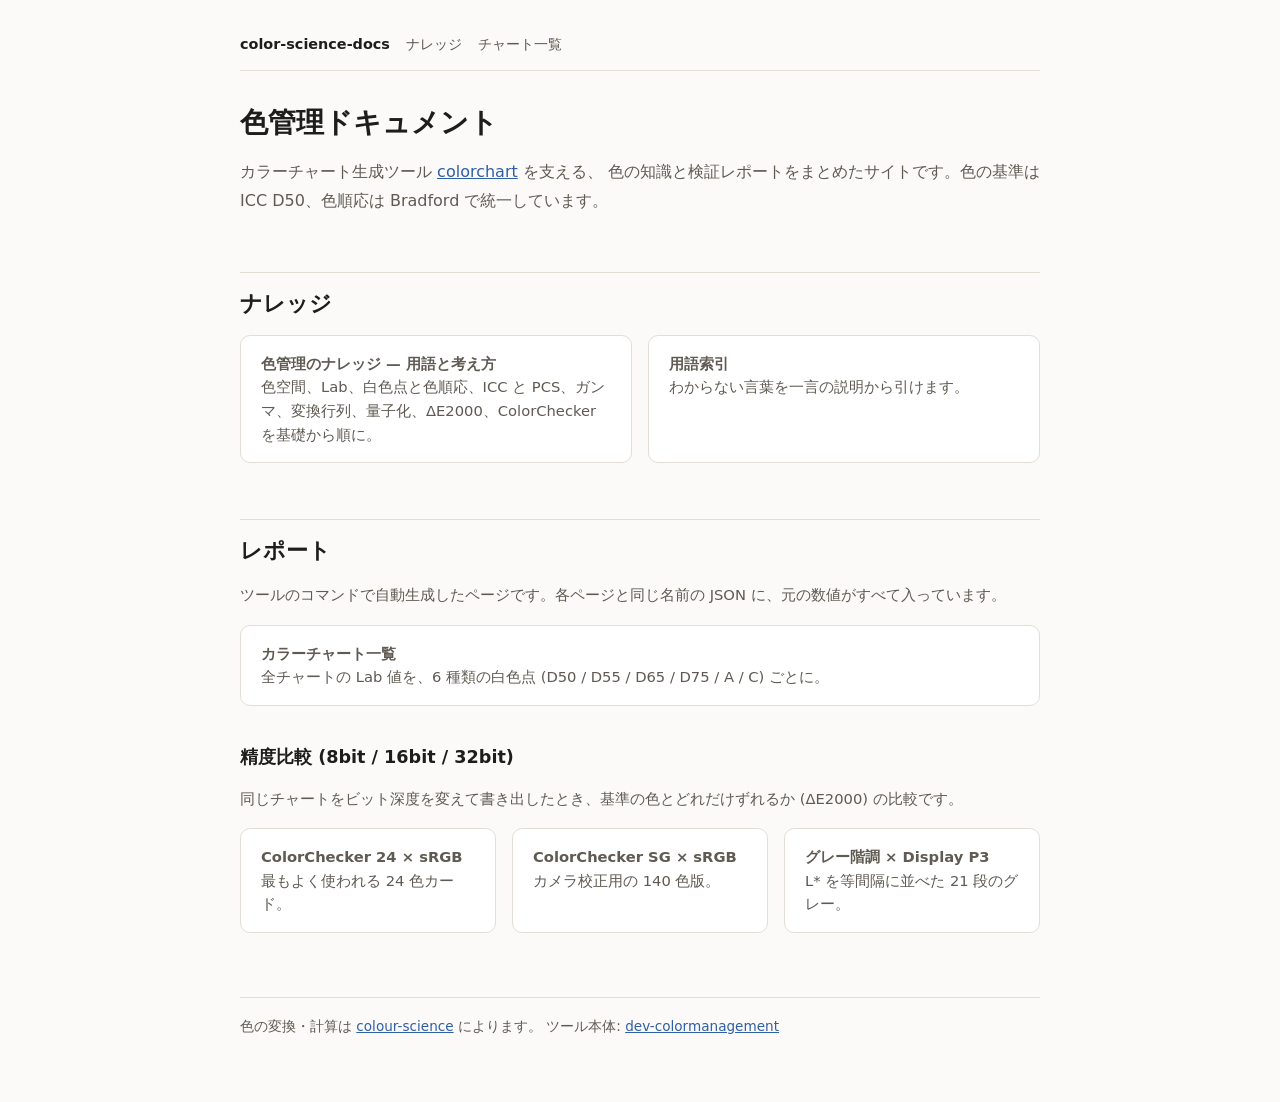
==== index.html @ 38f11ab8 "色管理ドキュメントサイトを作成 (GitHub Pages 用) - knowledge.html: dev-colormanagement の docs/knowledge.md を HTML 化 " ====
<!doctype html>
<html lang="ja">
<head>
<meta charset="utf-8">
<meta name="viewport" content="width=device-width, initial-scale=1">
<title>色管理ドキュメント</title>
<meta name="description" content="色管理 (カラーマネジメント) の用語と考え方、カラーチャートのレポート。">
<link rel="stylesheet" href="assets/style.css">
</head>
<body>
<div class="page">

<nav class="site-nav" aria-label="サイト内">
  <a class="home" href="index.html">color-science-docs</a>
  <a href="knowledge.html">ナレッジ</a>
  <a href="reports/charts.html">チャート一覧</a>
</nav>

<main>
<h1>色管理ドキュメント</h1>

<p class="lead">カラーチャート生成ツール <a href="https://github.com/2JO-code/dev-colormanagement">colorchart</a> を支える、
色の知識と検証レポートをまとめたサイトです。色の基準は ICC D50、色順応は Bradford で統一しています。</p>

<h2 id="knowledge">ナレッジ</h2>
<div class="cards">
  <a class="card" href="knowledge.html">
    <p class="card-title">色管理のナレッジ — 用語と考え方</p>
    <p>色空間、Lab、白色点と色順応、ICC と PCS、ガンマ、変換行列、量子化、ΔE2000、ColorChecker を基礎から順に。</p>
  </a>
  <a class="card" href="knowledge.html#glossary">
    <p class="card-title">用語索引</p>
    <p>わからない言葉を一言の説明から引けます。</p>
  </a>
</div>

<h2 id="reports">レポート</h2>
<p class="note">ツールのコマンドで自動生成したページです。各ページと同じ名前の JSON に、元の数値がすべて入っています。</p>

<div class="cards">
  <a class="card" href="reports/charts.html">
    <p class="card-title">カラーチャート一覧</p>
    <p>全チャートの Lab 値を、6 種類の白色点 (D50 / D55 / D65 / D75 / A / C) ごとに。</p>
  </a>
</div>

<h3>精度比較 (8bit / 16bit / 32bit)</h3>
<p class="note">同じチャートをビット深度を変えて書き出したとき、基準の色とどれだけずれるか (ΔE2000) の比較です。</p>
<div class="cards">
  <a class="card" href="reports/compare_colorchecker24_srgb.html">
    <p class="card-title">ColorChecker 24 × sRGB</p>
    <p>最もよく使われる 24 色カード。</p>
  </a>
  <a class="card" href="reports/compare_colorchecker-sg_srgb.html">
    <p class="card-title">ColorChecker SG × sRGB</p>
    <p>カメラ校正用の 140 色版。</p>
  </a>
  <a class="card" href="reports/compare_gray-ramp_display-p3.html">
    <p class="card-title">グレー階調 × Display P3</p>
    <p>L* を等間隔に並べた 21 段のグレー。</p>
  </a>
</div>
</main>

<footer>
  色の変換・計算は <a href="https://www.colour-science.org/">colour-science</a> によります。
  ツール本体: <a href="https://github.com/2JO-code/dev-colormanagement">dev-colormanagement</a>
</footer>

</div>
</body>
</html>
---- assets/style.css ----
/* color-science-docs 共通スタイル (index.html / knowledge.html)
   色はすべてここの変数で指定する。ダークモードは OS の設定に従う。
   外部フォントは読み込まない (OS の日本語フォントを使う)。 */

:root {
  --bg: #fbfaf8;
  --surface: #ffffff;
  --surface-2: #f3f1ed;
  --text: #1f1d1a;
  --muted: #5f5a52;
  --border: #e2ded6;
  --accent: #2f5fa7;
  --accent-soft: #e6eef9;
  --note-bg: #f6f2e7;
  --note-border: #c9a64b;
  --code-bg: #efece6;
  color-scheme: light;
}

@media (prefers-color-scheme: dark) {
  :root:not([data-theme="light"]) {
    --bg: #161514;
    --surface: #1e1d1b;
    --surface-2: #262522;
    --text: #e9e6e0;
    --muted: #a9a398;
    --border: #3a3732;
    --accent: #8fb3ea;
    --accent-soft: #22324a;
    --note-bg: #2a2619;
    --note-border: #a88a3c;
    --code-bg: #2a2825;
    color-scheme: dark;
  }
}

:root[data-theme="dark"] {
  --bg: #161514;
  --surface: #1e1d1b;
  --surface-2: #262522;
  --text: #e9e6e0;
  --muted: #a9a398;
  --border: #3a3732;
  --accent: #8fb3ea;
  --accent-soft: #22324a;
  --note-bg: #2a2619;
  --note-border: #a88a3c;
  --code-bg: #2a2825;
  color-scheme: dark;
}

*, *::before, *::after { box-sizing: border-box; }

html { scroll-behavior: smooth; }

body {
  margin: 0;
  background: var(--bg);
  color: var(--text);
  font-family: system-ui, -apple-system, "Segoe UI", "Hiragino Sans", "Hiragino Kaku Gothic ProN",
    "Yu Gothic UI", "Meiryo", sans-serif;
  font-size: 16px;
  line-height: 1.8;
  -webkit-text-size-adjust: 100%;
}

.page {
  max-width: 52rem;
  margin: 0 auto;
  padding: 2rem 16px 4rem;
}

/* ---- ヘッダー・ナビ ---- */
.site-nav {
  display: flex;
  flex-wrap: wrap;
  gap: 0.25rem 1rem;
  font-size: 0.9rem;
  margin-bottom: 2rem;
  padding-bottom: 0.75rem;
  border-bottom: 1px solid var(--border);
}
.site-nav a { color: var(--muted); text-decoration: none; }
.site-nav a:hover { color: var(--accent); }
.site-nav .home { font-weight: 600; color: var(--text); }

/* ---- 見出し ---- */
h1 { font-size: 1.75rem; line-height: 1.4; margin: 0 0 1rem; }
h2 {
  font-size: 1.35rem;
  line-height: 1.4;
  margin: 3.5rem 0 1rem;
  padding-top: 1rem;
  border-top: 1px solid var(--border);
}
h3 { font-size: 1.1rem; margin: 2.25rem 0 0.75rem; }
h2, h3 { scroll-margin-top: 1rem; }

.lead { color: var(--muted); }

/* 見出し横のリンク記号 (# でその場所の URL をコピーできる) */
.anchor {
  margin-left: 0.4rem;
  color: var(--border);
  text-decoration: none;
  font-weight: 400;
}
h2:hover .anchor, h3:hover .anchor { color: var(--accent); }

/* ---- 本文 ---- */
a { color: var(--accent); }
p, ul, ol { margin: 0 0 1rem; }
li { margin: 0.2rem 0; }
strong { font-weight: 700; }

code {
  font-family: ui-monospace, "Cascadia Code", Consolas, "Courier New", monospace;
  font-size: 0.88em;
  background: var(--code-bg);
  padding: 0.1em 0.35em;
  border-radius: 4px;
  overflow-wrap: anywhere;
}

pre {
  background: var(--code-bg);
  border-radius: 8px;
  padding: 0.9rem 1rem;
  overflow-x: auto;
  line-height: 1.6;
  margin: 0 0 1rem;
}
pre code { background: none; padding: 0; font-size: 0.85rem; overflow-wrap: normal; }

/* 「このツールでは」の囲み */
.in-tool {
  background: var(--note-bg);
  border-left: 4px solid var(--note-border);
  border-radius: 0 8px 8px 0;
  padding: 0.75rem 1rem;
  margin: 1.25rem 0;
}
.in-tool p:last-child { margin-bottom: 0; }
.in-tool .label { font-weight: 700; }

.note { color: var(--muted); font-size: 0.92rem; }

/* ---- 表 ---- */
.table-wrap {
  overflow-x: auto;
  margin: 0 0 1.25rem;
  border: 1px solid var(--border);
  border-radius: 8px;
}
table {
  border-collapse: collapse;
  width: 100%;
  font-size: 0.93rem;
  line-height: 1.6;
  background: var(--surface);
}
th, td {
  text-align: left;
  vertical-align: top;
  padding: 0.5rem 0.75rem;
  border-bottom: 1px solid var(--border);
}
th { background: var(--surface-2); font-weight: 600; white-space: nowrap; }
tr:last-child td { border-bottom: none; }
td.num, th.num { text-align: right; font-variant-numeric: tabular-nums; }

/* ---- 目次 ---- */
.toc {
  background: var(--surface);
  border: 1px solid var(--border);
  border-radius: 8px;
  padding: 1rem 1.25rem;
  margin: 1.5rem 0 2rem;
}
.toc-title { font-weight: 700; margin: 0 0 0.5rem; }
.toc ol { margin: 0; padding-left: 1.5rem; }
.toc a { text-decoration: none; }
.toc a:hover { text-decoration: underline; }

/* ---- トップページのカード ---- */
.cards {
  display: grid;
  grid-template-columns: repeat(auto-fit, minmax(15rem, 1fr));
  gap: 1rem;
  margin: 1rem 0 2rem;
}
.card {
  display: block;
  background: var(--surface);
  border: 1px solid var(--border);
  border-radius: 10px;
  padding: 1rem 1.25rem;
  color: var(--text);
  text-decoration: none;
  transition: border-color 0.15s;
}
.card:hover { border-color: var(--accent); }
.card-title { font-weight: 700; color: var(--accent); margin: 0 0 0.25rem; }
.card p { margin: 0; color: var(--muted); font-size: 0.92rem; line-height: 1.6; }

.top-link { font-size: 0.9rem; margin-top: 3rem; }

footer {
  margin-top: 4rem;
  padding-top: 1rem;
  border-top: 1px solid var(--border);
  color: var(--muted);
  font-size: 0.85rem;
}
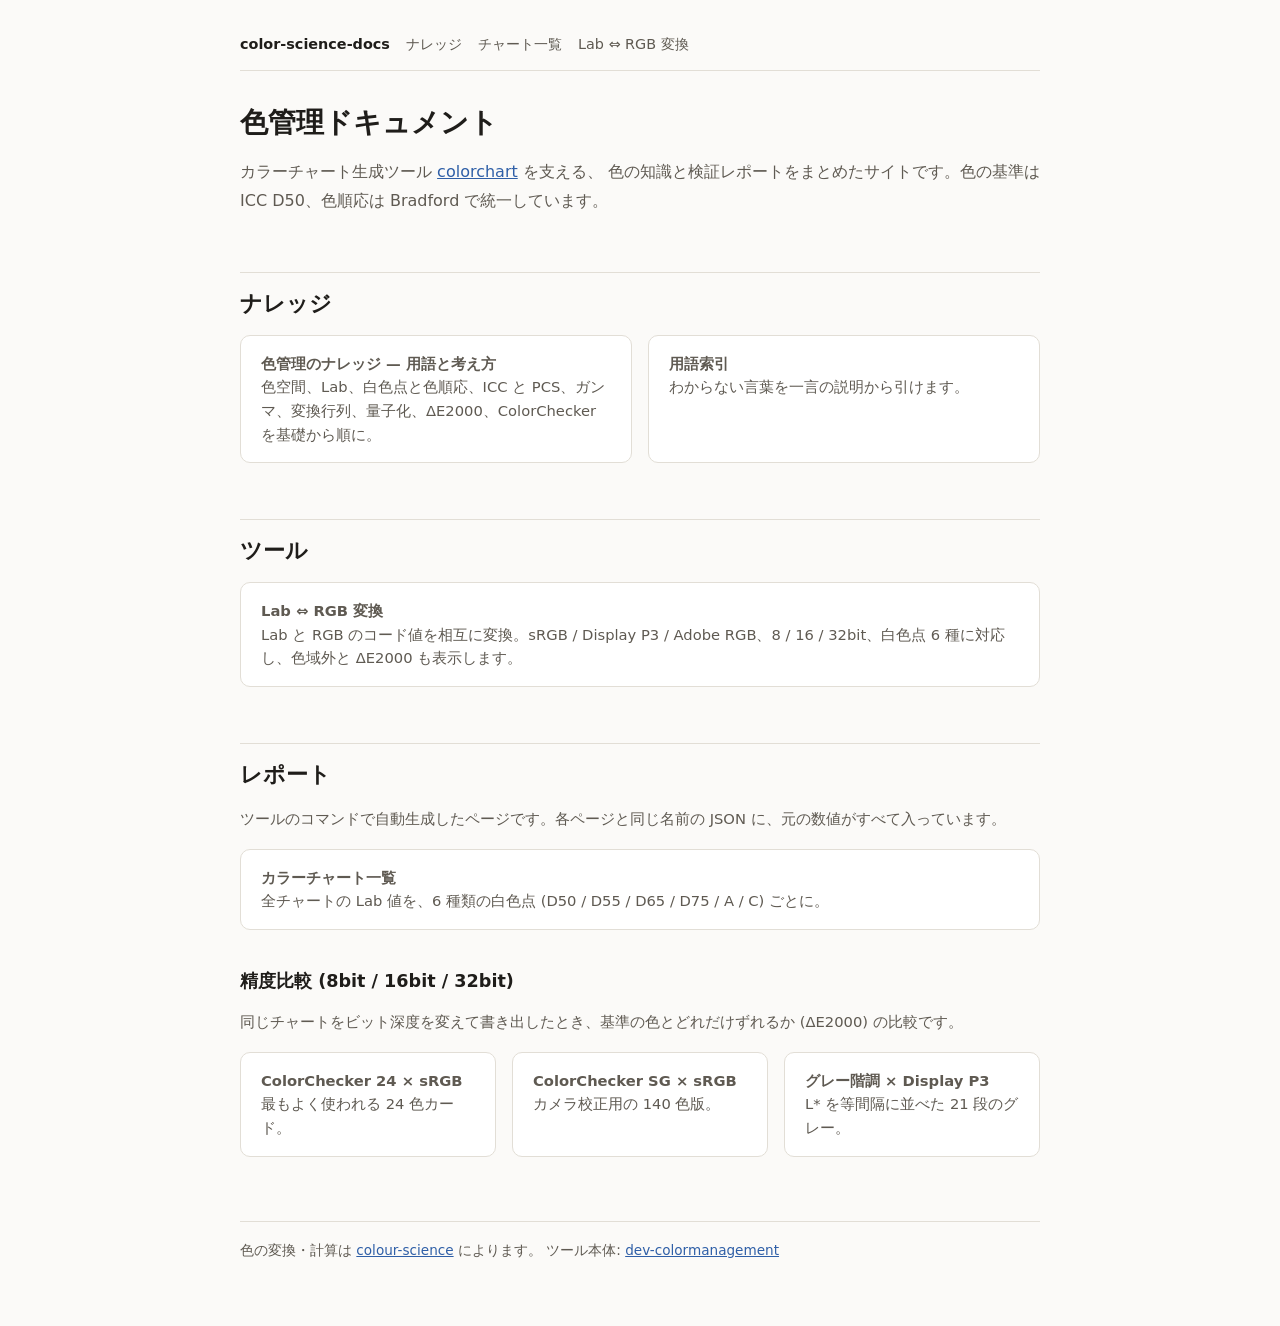
==== commit c67c1be4: "Lab ⇔ RGB 変換ページを追加 ツール (colorchart converter) で生成した変換ページを tools/ に置いた。  - tools/lab-rgb.html / lab-r" ====
--- a/index.html
+++ b/index.html
@@ -14,6 +14,7 @@
   <a class="home" href="index.html">color-science-docs</a>
   <a href="knowledge.html">ナレッジ</a>
   <a href="reports/charts.html">チャート一覧</a>
+  <a href="tools/lab-rgb.html">Lab ⇔ RGB 変換</a>
 </nav>
 
 <main>
@@ -31,6 +32,14 @@
   <a class="card" href="knowledge.html#glossary">
     <p class="card-title">用語索引</p>
     <p>わからない言葉を一言の説明から引けます。</p>
+  </a>
+</div>
+
+<h2 id="tools">ツール</h2>
+<div class="cards">
+  <a class="card" href="tools/lab-rgb.html">
+    <p class="card-title">Lab ⇔ RGB 変換</p>
+    <p>Lab と RGB のコード値を相互に変換。sRGB / Display P3 / Adobe RGB、8 / 16 / 32bit、白色点 6 種に対応し、色域外と ΔE2000 も表示します。</p>
   </a>
 </div>
 
